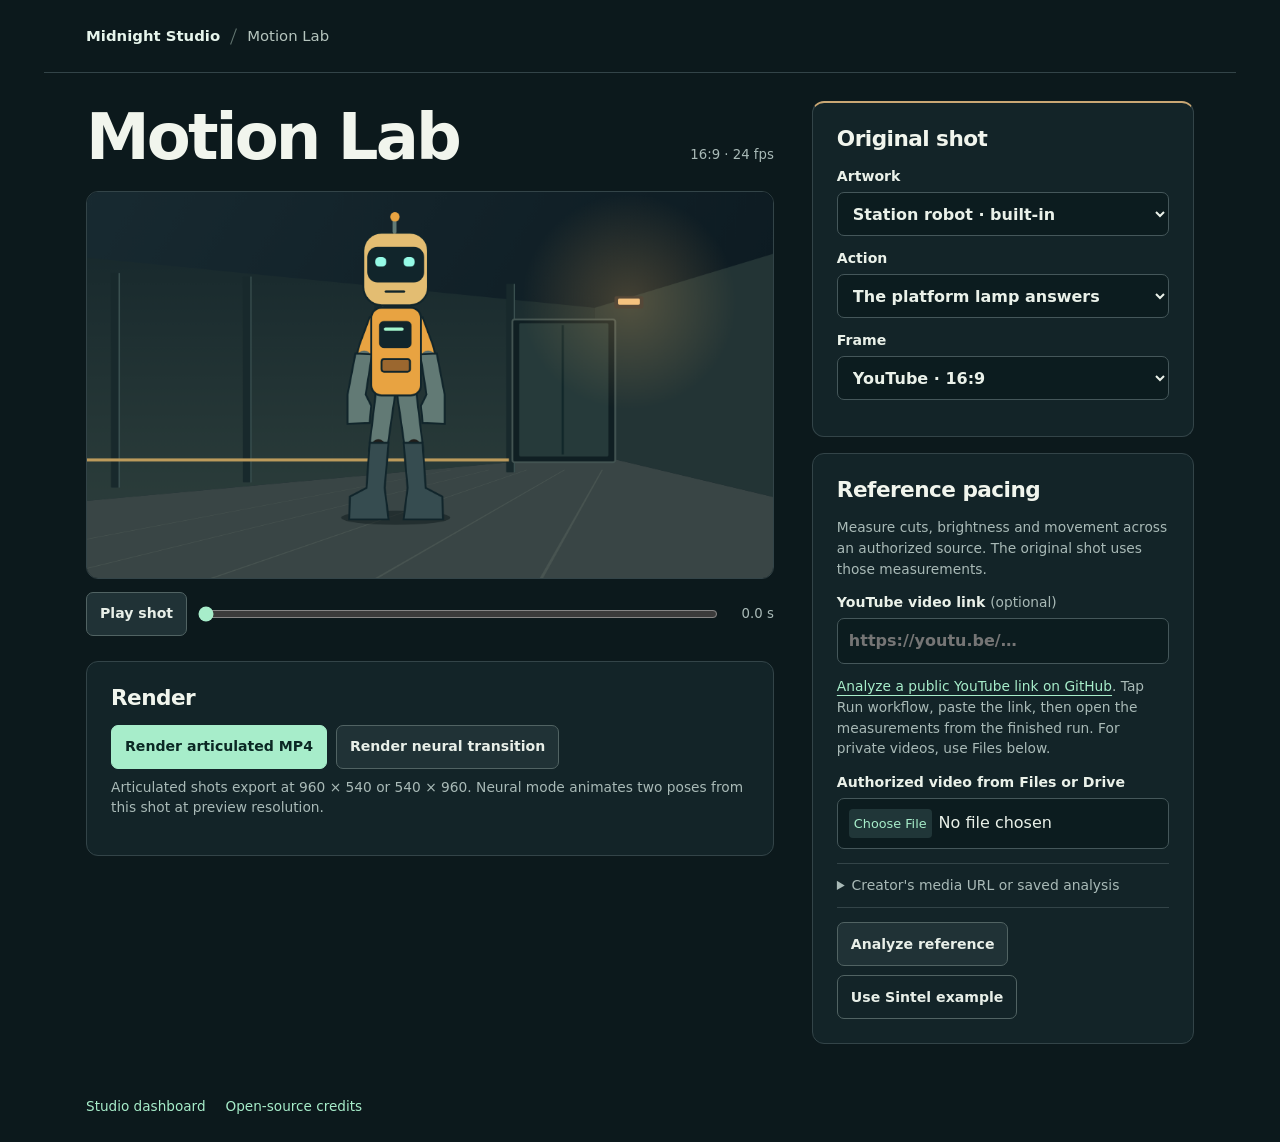
==== motion/index.html @ 36f66b49 "Checkpoint iPhone Motion Lab, real RIFE renders and authorized reference work" ====
<!doctype html>
<html lang="en"><head><meta charset="utf-8"><meta name="viewport" content="width=device-width, initial-scale=1, viewport-fit=cover">
<meta name="theme-color" content="#102226"><title>Motion Lab · Midnight Studio</title><link rel="stylesheet" href="lab.css">
<script type="module" src="lab.mjs"></script></head>
<body><header><a href="../index.html">Midnight Studio</a><span class="brand-mark" aria-hidden="true"></span><span>Motion Lab</span></header>
<main><section class="workspace"><div class="sectionhead"><h1>Motion Lab</h1><span id="formatLabel">16:9 · 24 fps</span></div>
<div class="monitor"><canvas id="stage" width="960" height="540" aria-label="Original animated shot preview"></canvas></div>
<div class="transport"><button id="play" type="button">Play shot</button><input id="scrub" aria-label="Shot position" type="range" min="0" max="1000" value="0"><output id="time">0.0 s</output></div>
<section class="card" aria-labelledby="exportTitle"><h2 id="exportTitle">Render</h2>
<div class="buttons"><button class="primary" id="render">Render articulated MP4</button><button id="neural">Render neural transition</button></div>
<p id="estimate" class="hint"></p><progress id="workProgress" value="0" max="1" hidden aria-label="Work progress"></progress>
<p id="status" role="status" aria-live="polite"></p><button id="cancel" hidden>Cancel</button>
<div id="result" hidden><video id="movie" controls playsinline preload="metadata" aria-label="Rendered MP4"></video>
<p id="receipt"></p><div class="buttons"><a id="download" class="button" download>Download MP4</a><button id="share">Share to Drive</button><a id="saveReceipt" class="button" download>Save render report</a></div></div></section>
</section><aside><section class="card"><h2>Original shot</h2><label>Artwork<select id="art"><option value="starter">Station robot · built-in</option><option value="survivor">Survivor · approved character sheet</option><option value="pair">My original keyframes</option></select></label>
<div id="sheetPanel" hidden><p class="hint">Choose the approved JPEG once. The rig keeps its face, clothes and expressions.</p><a href="https://drive.google.com/file/d/1WOu2dC4Ipl8PWdHMevz5b-USpjtZHjCI/view" target="_blank" rel="noopener">Open approved sheet in Drive</a>
<label>Survivor sheet<input id="sheet" type="file" accept="image/jpeg,image/png"></label><small id="sheetStatus"></small></div>
<div id="pairPanel" hidden><p class="hint">Choose two poses from the same shot, with the same framing. RIFE creates the movement between them.</p>
<label>Starting pose<input id="firstPose" type="file" accept="image/*"></label><label>Ending pose<input id="lastPose" type="file" accept="image/*"></label></div>
<label id="actionRow">Action<select id="beat"><option value="signal">The platform lamp answers</option><option value="listen">A bell behind the wall</option><option value="recoil">The floor switch clicks</option></select></label>
<label>Frame<select id="ratio"><option value="wide">YouTube · 16:9</option><option value="tall">Shorts / TikTok · 9:16</option></select></label></section>
<section class="card"><h2>Reference pacing</h2><p class="hint">Measure cuts, brightness and movement across an authorized source. The original shot uses those measurements.</p>
<label>YouTube video link <small>(optional)</small><input id="youtube" type="url" inputmode="url" placeholder="https://youtu.be/…" autocomplete="off" autocapitalize="off"></label>
<p class="hint"><a href="https://github.com/MLISRANDOM/midnight-studio/actions/workflows/motion-reference.yml" target="_blank" rel="noopener">Analyze a public YouTube link on GitHub</a>. Tap Run workflow, paste the link, then open the measurements from the finished run. For private videos, use Files below.</p>
<label>Authorized video from Files or Drive<input id="referenceFile" type="file" accept="video/*,.mp4,.mov,.webm"></label>
<details><summary>Creator's media URL or saved analysis</summary><label>Direct HTTPS video URL<input id="master" type="url" inputmode="url" placeholder="https://…/original.mp4" autocomplete="off"></label>
<p class="hint">The media host must allow browser access. For your own uploads you can save the video from YouTube Studio on iPhone.</p><label>Import analysis JSON<input id="reportFile" type="file" accept=".json,application/json"></label></details>
<div class="buttons"><button id="measure">Analyze reference</button><button id="example" class="quiet">Use Sintel example</button></div><p id="refStatus" role="status"></p>
<div id="refResult" hidden><dl id="stats"></dl><div class="buttons"><a class="button" id="saveReport" download="reference-technique.json">Save measurements</a><button id="sendIdeas">Use in Studio Ideas</button><button id="clearRef">Clear reference</button></div></div>
</section></aside></main>
<footer><a href="../index.html">Studio dashboard</a><a href="notices.md">Open-source credits</a></footer></body></html>
---- motion/lab.css ----
:root{color-scheme:dark;font:16px/1.5 "Inter","Helvetica Neue",system-ui,sans-serif;background:#0c191c;color:#eaf1e9;--panel:#132428;--edge:#334448;--muted:#a9bab7;--accent:#a7edca}*{box-sizing:border-box}body{margin:0}header,main,footer{width:min(1192px,100%);margin:auto}header{display:flex;align-items:center;gap:13px;padding:25px clamp(16px,4vw,42px);color:#b6c5be;font-size:.93rem;border-bottom:1px solid var(--edge)}header a{font-weight:750;color:#e6f4eb}.brand-mark{height:17px;width:1px;background:#637671;transform:rotate(20deg)}a{color:var(--accent);text-underline-offset:4px}header a,footer a{text-decoration:none}main{padding:28px clamp(16px,4vw,42px);display:grid;grid-template-columns:minmax(0,1.8fr) minmax(280px,1fr);gap:clamp(18px,3vw,38px)}section,aside{min-width:0}.sectionhead{display:flex;align-items:baseline;justify-content:space-between;gap:8px;margin:0 0 16px}.sectionhead span,output,small{color:var(--muted);font-size:.83rem}.sectionhead span,output,dd{font-variant-numeric:tabular-nums}h1,h2{line-height:1.15;margin:0;color:#f1f5ed;letter-spacing:-.045em}h1{font-size:clamp(2.1rem,5vw,4.2rem)}h2{font-size:1.35rem;letter-spacing:-.025em;margin-bottom:14px}.monitor{background:#071012;border:1px solid var(--edge);border-radius:12px;overflow:hidden;display:grid;place-items:center}canvas{display:block;width:100%;max-height:59vh;object-fit:contain}.transport,.buttons{display:flex;align-items:center;flex-wrap:wrap;gap:9px}.transport{flex-wrap:nowrap;margin:13px 0 25px}.transport input{min-width:50px;flex:1}.transport output{white-space:nowrap;min-width:3.4em;text-align:right}.card{background:var(--panel);border:1px solid var(--edge);border-radius:12px;padding:clamp(15px,2vw,24px);margin-bottom:16px}aside .card:first-child{border-top:2px solid #c9a774}label{display:block;font-size:.88rem;font-weight:650;margin:12px 0}.hint,small{color:var(--muted);font-size:.86rem;font-weight:400}.hint{margin:8px 0 13px}select,input:not([type=range]){display:block;width:100%;color:inherit;background:#0c1c1f;border:1px solid #45575a;border-radius:7px;padding:10px 11px;margin-top:5px;min-height:44px;font:inherit;font-size:16px}input[type=file]{font-weight:400}input::file-selector-button{font:inherit;font-size:.8rem;color:var(--accent);background:#203638;border-radius:4px;border:0;padding:5px;margin-right:7px}button,.button{border:1px solid #516363;display:inline-flex;align-items:center;justify-content:center;min-height:44px;padding:9px 13px;border-radius:7px;color:#e8efe8;background:#203236;text-decoration:none;font:inherit;font-size:.88rem;font-weight:650;cursor:pointer}.primary{background:var(--accent);border-color:var(--accent);color:#0b2824}.quiet{background:transparent}.buttons{margin-top:12px}button:hover,a.button:hover{filter:brightness(1.12)}button:disabled{opacity:.45;cursor:default}button:focus-visible,a:focus-visible,input:focus-visible,select:focus-visible,summary:focus-visible{outline:2px solid #e7b76b;outline-offset:3px}details{border-block:1px solid var(--edge);padding:11px 0;margin:14px 0}summary{color:var(--muted);cursor:pointer;font-size:.87rem}p[role=status],#receipt{font-size:.88rem;margin:10px 0 0;overflow-wrap:anywhere}p:empty{display:none}dl{display:grid;grid-template-columns:1fr auto;gap:5px 10px;font-size:.86rem}dt{color:var(--muted)}dd{margin:0}progress{width:100%;accent-color:var(--accent)}video{width:100%;max-height:54vh;display:block;background:#091012;border-radius:7px;margin-top:12px}input[type=range]{accent-color:var(--accent)}footer{padding:8px clamp(16px,4vw,42px) 26px;color:var(--muted);display:flex;gap:20px;font-size:.85rem}[hidden]{display:none!important}@media(max-width:800px){main{grid-template-columns:1fr;gap:4px;padding-top:16px}.transport{margin-bottom:14px}header{padding-block:14px}.sectionhead{margin-bottom:10px}canvas{max-height:47vh}.card{padding:15px}.transport button{white-space:nowrap}}
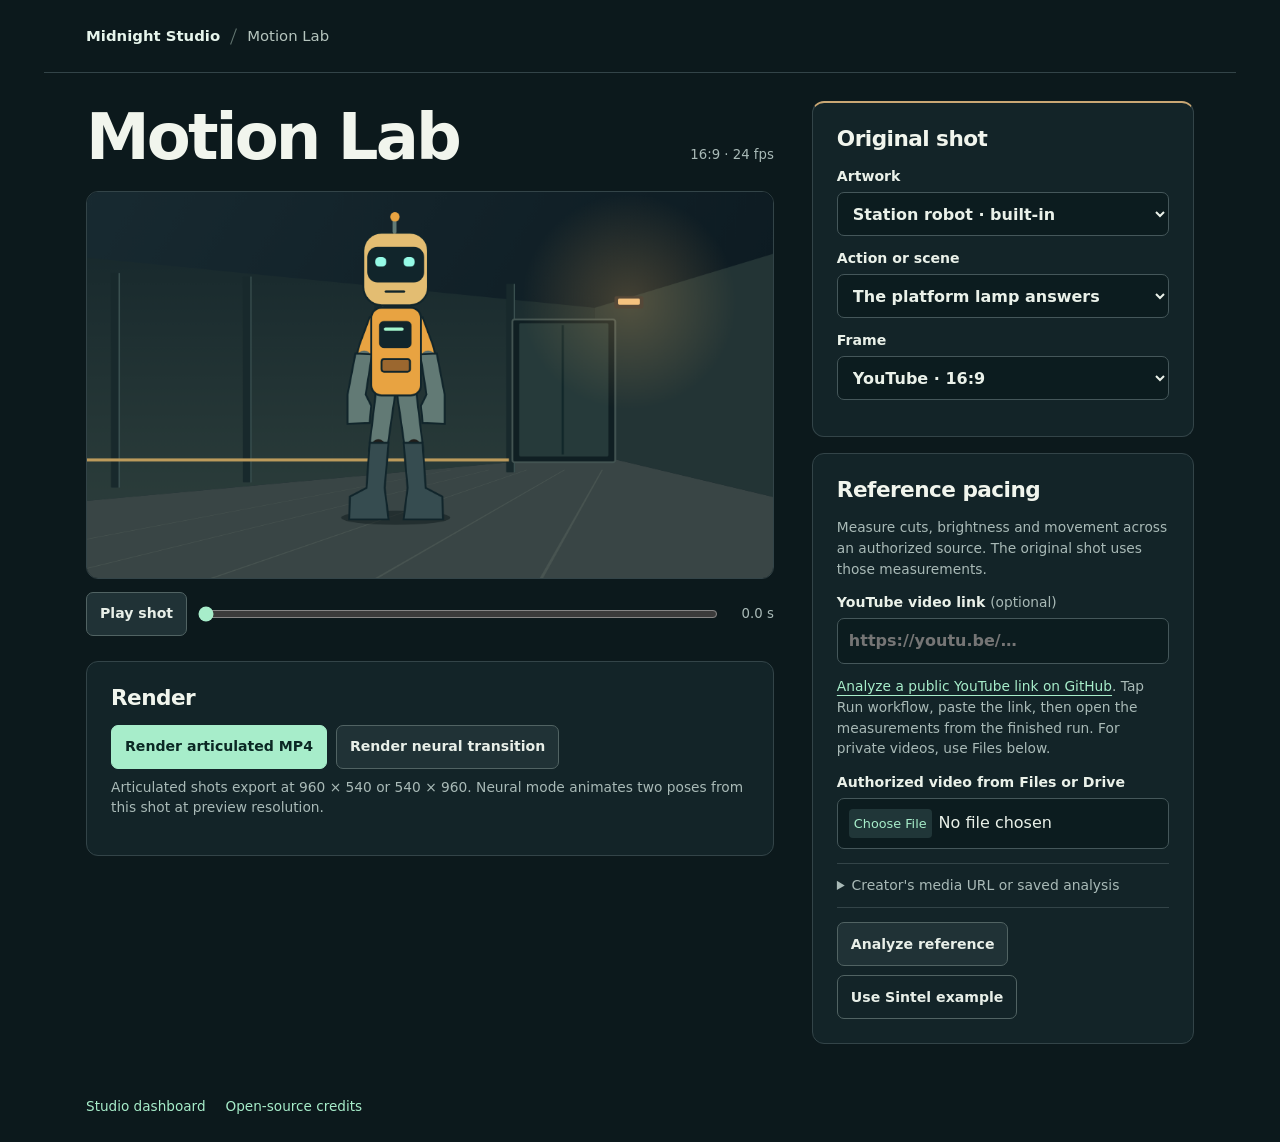
==== commit 0937d9b7: "Edit original articulated scenes using reference pacing and verify decoded cuts" ====
--- a/motion/index.html
+++ b/motion/index.html
@@ -17,7 +17,8 @@
 <label>Survivor sheet<input id="sheet" type="file" accept="image/jpeg,image/png"></label><small id="sheetStatus"></small></div>
 <div id="pairPanel" hidden><p class="hint">Choose two poses from the same shot, with the same framing. RIFE creates the movement between them.</p>
 <label>Starting pose<input id="firstPose" type="file" accept="image/*"></label><label>Ending pose<input id="lastPose" type="file" accept="image/*"></label></div>
-<label id="actionRow">Action<select id="beat"><option value="signal">The platform lamp answers</option><option value="listen">A bell behind the wall</option><option value="recoil">The floor switch clicks</option></select></label>
+<label id="actionRow">Action or scene<select id="beat"><option value="signal">The platform lamp answers</option><option value="listen">A bell behind the wall</option><option value="recoil">The floor switch clicks</option><option value="sequence">Edit a three-shot scene</option></select></label>
+<div id="shotEditor" hidden></div>
 <label>Frame<select id="ratio"><option value="wide">YouTube · 16:9</option><option value="tall">Shorts / TikTok · 9:16</option></select></label></section>
 <section class="card"><h2>Reference pacing</h2><p class="hint">Measure cuts, brightness and movement across an authorized source. The original shot uses those measurements.</p>
 <label>YouTube video link <small>(optional)</small><input id="youtube" type="url" inputmode="url" placeholder="https://youtu.be/…" autocomplete="off" autocapitalize="off"></label>
--- a/motion/lab.css
+++ b/motion/lab.css
@@ -1 +1,2 @@
 :root{color-scheme:dark;font:16px/1.5 "Inter","Helvetica Neue",system-ui,sans-serif;background:#0c191c;color:#eaf1e9;--panel:#132428;--edge:#334448;--muted:#a9bab7;--accent:#a7edca}*{box-sizing:border-box}body{margin:0}header,main,footer{width:min(1192px,100%);margin:auto}header{display:flex;align-items:center;gap:13px;padding:25px clamp(16px,4vw,42px);color:#b6c5be;font-size:.93rem;border-bottom:1px solid var(--edge)}header a{font-weight:750;color:#e6f4eb}.brand-mark{height:17px;width:1px;background:#637671;transform:rotate(20deg)}a{color:var(--accent);text-underline-offset:4px}header a,footer a{text-decoration:none}main{padding:28px clamp(16px,4vw,42px);display:grid;grid-template-columns:minmax(0,1.8fr) minmax(280px,1fr);gap:clamp(18px,3vw,38px)}section,aside{min-width:0}.sectionhead{display:flex;align-items:baseline;justify-content:space-between;gap:8px;margin:0 0 16px}.sectionhead span,output,small{color:var(--muted);font-size:.83rem}.sectionhead span,output,dd{font-variant-numeric:tabular-nums}h1,h2{line-height:1.15;margin:0;color:#f1f5ed;letter-spacing:-.045em}h1{font-size:clamp(2.1rem,5vw,4.2rem)}h2{font-size:1.35rem;letter-spacing:-.025em;margin-bottom:14px}.monitor{background:#071012;border:1px solid var(--edge);border-radius:12px;overflow:hidden;display:grid;place-items:center}canvas{display:block;width:100%;max-height:59vh;object-fit:contain}.transport,.buttons{display:flex;align-items:center;flex-wrap:wrap;gap:9px}.transport{flex-wrap:nowrap;margin:13px 0 25px}.transport input{min-width:50px;flex:1}.transport output{white-space:nowrap;min-width:3.4em;text-align:right}.card{background:var(--panel);border:1px solid var(--edge);border-radius:12px;padding:clamp(15px,2vw,24px);margin-bottom:16px}aside .card:first-child{border-top:2px solid #c9a774}label{display:block;font-size:.88rem;font-weight:650;margin:12px 0}.hint,small{color:var(--muted);font-size:.86rem;font-weight:400}.hint{margin:8px 0 13px}select,input:not([type=range]){display:block;width:100%;color:inherit;background:#0c1c1f;border:1px solid #45575a;border-radius:7px;padding:10px 11px;margin-top:5px;min-height:44px;font:inherit;font-size:16px}input[type=file]{font-weight:400}input::file-selector-button{font:inherit;font-size:.8rem;color:var(--accent);background:#203638;border-radius:4px;border:0;padding:5px;margin-right:7px}button,.button{border:1px solid #516363;display:inline-flex;align-items:center;justify-content:center;min-height:44px;padding:9px 13px;border-radius:7px;color:#e8efe8;background:#203236;text-decoration:none;font:inherit;font-size:.88rem;font-weight:650;cursor:pointer}.primary{background:var(--accent);border-color:var(--accent);color:#0b2824}.quiet{background:transparent}.buttons{margin-top:12px}button:hover,a.button:hover{filter:brightness(1.12)}button:disabled{opacity:.45;cursor:default}button:focus-visible,a:focus-visible,input:focus-visible,select:focus-visible,summary:focus-visible{outline:2px solid #e7b76b;outline-offset:3px}details{border-block:1px solid var(--edge);padding:11px 0;margin:14px 0}summary{color:var(--muted);cursor:pointer;font-size:.87rem}p[role=status],#receipt{font-size:.88rem;margin:10px 0 0;overflow-wrap:anywhere}p:empty{display:none}dl{display:grid;grid-template-columns:1fr auto;gap:5px 10px;font-size:.86rem}dt{color:var(--muted)}dd{margin:0}progress{width:100%;accent-color:var(--accent)}video{width:100%;max-height:54vh;display:block;background:#091012;border-radius:7px;margin-top:12px}input[type=range]{accent-color:var(--accent)}footer{padding:8px clamp(16px,4vw,42px) 26px;color:var(--muted);display:flex;gap:20px;font-size:.85rem}[hidden]{display:none!important}@media(max-width:800px){main{grid-template-columns:1fr;gap:4px;padding-top:16px}.transport{margin-bottom:14px}header{padding-block:14px}.sectionhead{margin-bottom:10px}canvas{max-height:47vh}.card{padding:15px}.transport button{white-space:nowrap}}
+#shotEditor{display:grid;grid-template-columns:minmax(0,1.45fr) minmax(0,1fr);gap:0 8px}#shotEditor label{margin:5px 0}#shotEditor select{padding-inline:5px}
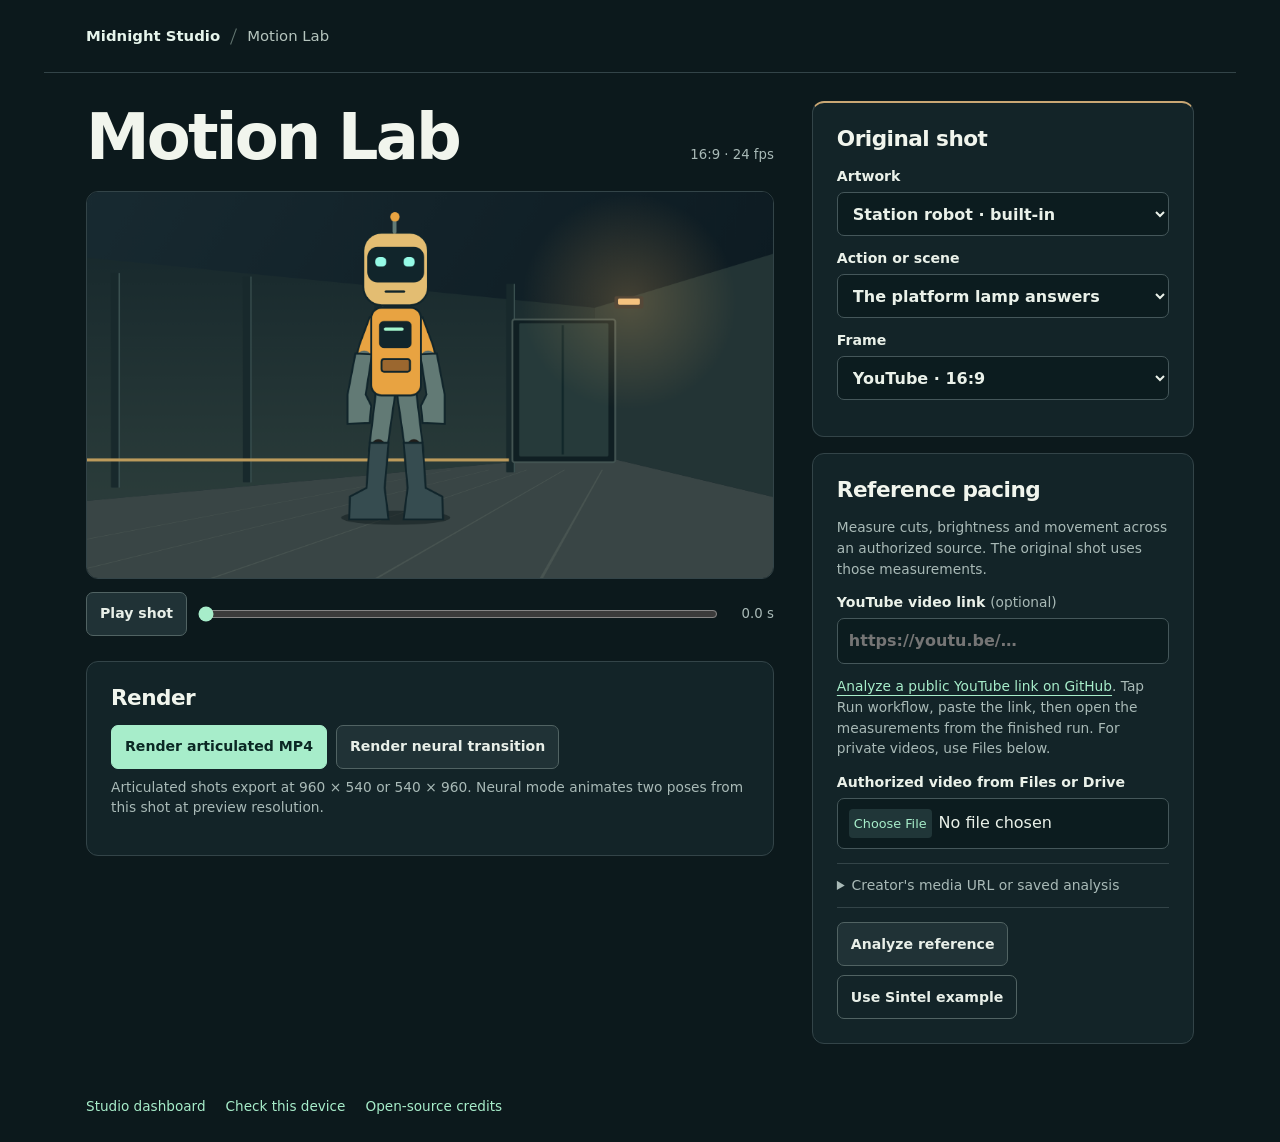
==== commit 9ef626bc: "Share measured reference profiles and run the acceptance check on an iPhone" ====
--- a/motion/index.html
+++ b/motion/index.html
@@ -27,6 +27,7 @@
 <details><summary>Creator's media URL or saved analysis</summary><label>Direct HTTPS video URL<input id="master" type="url" inputmode="url" placeholder="https://…/original.mp4" autocomplete="off"></label>
 <p class="hint">The media host must allow browser access. For your own uploads you can save the video from YouTube Studio on iPhone.</p><label>Import analysis JSON<input id="reportFile" type="file" accept=".json,application/json"></label></details>
 <div class="buttons"><button id="measure">Analyze reference</button><button id="example" class="quiet">Use Sintel example</button></div><p id="refStatus" role="status"></p>
-<div id="refResult" hidden><dl id="stats"></dl><div class="buttons"><a class="button" id="saveReport" download="reference-technique.json">Save measurements</a><button id="sendIdeas">Use in Studio Ideas</button><button id="clearRef">Clear reference</button></div></div>
+<div id="refResult" hidden><dl id="stats"></dl><div class="buttons"><a class="button" id="saveReport" download="reference-technique.json">Save measurements</a><button id="sendIdeas">Use in Studio Ideas</button><button id="clearRef">Clear reference</button></div>
+<div id="portableRef" hidden><div class="buttons"><button id="copyRef">Copy measurement link</button><a id="profileLink" target="_blank" rel="noopener">Open measurement link</a></div><small>The link contains the YouTube ID and measured editing statistics.</small></div></div>
 </section></aside></main>
-<footer><a href="../index.html">Studio dashboard</a><a href="notices.md">Open-source credits</a></footer></body></html>
+<footer><a href="../index.html">Studio dashboard</a><a href="tests/mobile.html">Check this device</a><a href="notices.md">Open-source credits</a></footer></body></html>
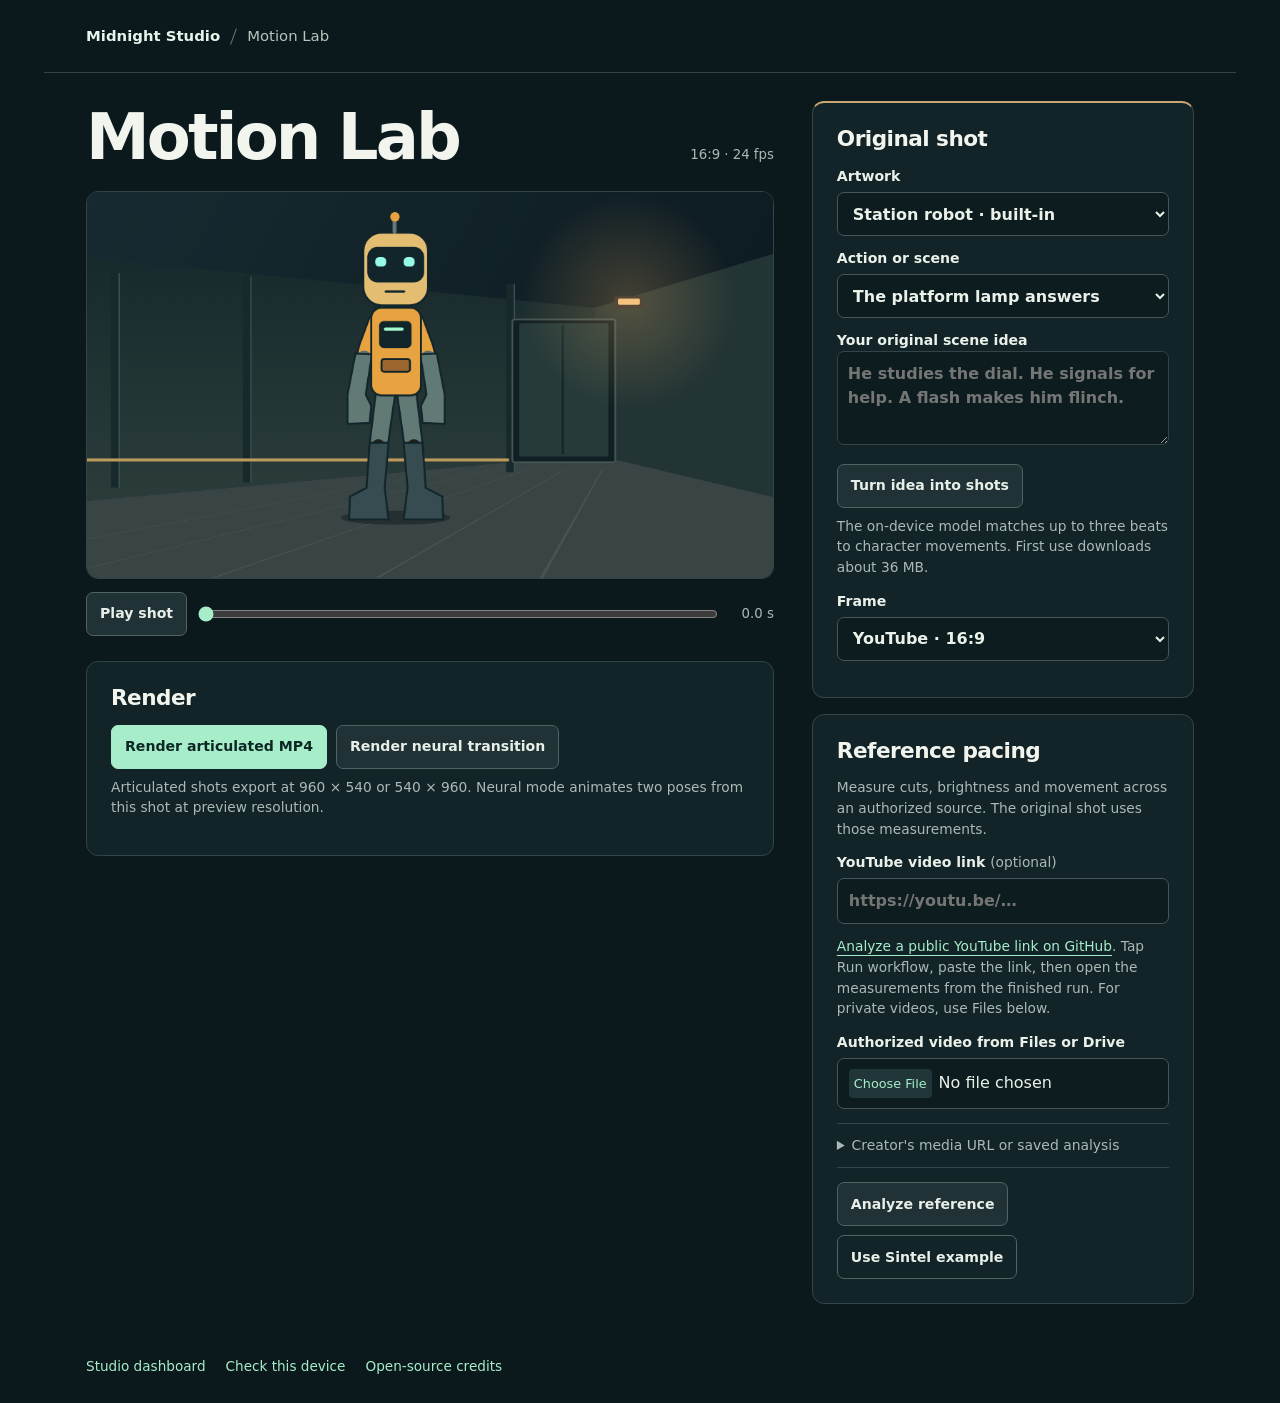
==== commit 1401d246: "Direct original reference-paced scenes from story text with local MiniLM inference" ====
--- a/motion/index.html
+++ b/motion/index.html
@@ -17,7 +17,8 @@
 <label>Survivor sheet<input id="sheet" type="file" accept="image/jpeg,image/png"></label><small id="sheetStatus"></small></div>
 <div id="pairPanel" hidden><p class="hint">Choose two poses from the same shot, with the same framing. RIFE creates the movement between them.</p>
 <label>Starting pose<input id="firstPose" type="file" accept="image/*"></label><label>Ending pose<input id="lastPose" type="file" accept="image/*"></label></div>
-<label id="actionRow">Action or scene<select id="beat"><option value="signal">The platform lamp answers</option><option value="listen">A bell behind the wall</option><option value="recoil">The floor switch clicks</option><option value="sequence">Edit a three-shot scene</option></select></label>
+<label id="actionRow">Action or scene<select id="beat"><option value="signal">The platform lamp answers</option><option value="listen">A bell behind the wall</option><option value="recoil">The floor switch clicks</option><option value="inspect">Examine a detail</option><option value="cover">Shield the face</option><option value="knock">Knock on the panel</option><option value="sequence">Edit a three-shot scene</option></select></label>
+<section id="ideaPanel"><label>Your original scene idea<textarea id="idea" maxlength="800" rows="3" placeholder="He studies the dial. He signals for help. A flash makes him flinch."></textarea></label><button id="directIdea">Turn idea into shots</button><p class="hint">The on-device model matches up to three beats to character movements. First use downloads about 36 MB.</p><p id="ideaStatus" role="status"></p></section>
 <div id="shotEditor" hidden></div>
 <label>Frame<select id="ratio"><option value="wide">YouTube · 16:9</option><option value="tall">Shorts / TikTok · 9:16</option></select></label></section>
 <section class="card"><h2>Reference pacing</h2><p class="hint">Measure cuts, brightness and movement across an authorized source. The original shot uses those measurements.</p>
--- a/motion/lab.css
+++ b/motion/lab.css
@@ -1,2 +1,3 @@
 :root{color-scheme:dark;font:16px/1.5 "Inter","Helvetica Neue",system-ui,sans-serif;background:#0c191c;color:#eaf1e9;--panel:#132428;--edge:#334448;--muted:#a9bab7;--accent:#a7edca}*{box-sizing:border-box}body{margin:0}header,main,footer{width:min(1192px,100%);margin:auto}header{display:flex;align-items:center;gap:13px;padding:25px clamp(16px,4vw,42px);color:#b6c5be;font-size:.93rem;border-bottom:1px solid var(--edge)}header a{font-weight:750;color:#e6f4eb}.brand-mark{height:17px;width:1px;background:#637671;transform:rotate(20deg)}a{color:var(--accent);text-underline-offset:4px}header a,footer a{text-decoration:none}main{padding:28px clamp(16px,4vw,42px);display:grid;grid-template-columns:minmax(0,1.8fr) minmax(280px,1fr);gap:clamp(18px,3vw,38px)}section,aside{min-width:0}.sectionhead{display:flex;align-items:baseline;justify-content:space-between;gap:8px;margin:0 0 16px}.sectionhead span,output,small{color:var(--muted);font-size:.83rem}.sectionhead span,output,dd{font-variant-numeric:tabular-nums}h1,h2{line-height:1.15;margin:0;color:#f1f5ed;letter-spacing:-.045em}h1{font-size:clamp(2.1rem,5vw,4.2rem)}h2{font-size:1.35rem;letter-spacing:-.025em;margin-bottom:14px}.monitor{background:#071012;border:1px solid var(--edge);border-radius:12px;overflow:hidden;display:grid;place-items:center}canvas{display:block;width:100%;max-height:59vh;object-fit:contain}.transport,.buttons{display:flex;align-items:center;flex-wrap:wrap;gap:9px}.transport{flex-wrap:nowrap;margin:13px 0 25px}.transport input{min-width:50px;flex:1}.transport output{white-space:nowrap;min-width:3.4em;text-align:right}.card{background:var(--panel);border:1px solid var(--edge);border-radius:12px;padding:clamp(15px,2vw,24px);margin-bottom:16px}aside .card:first-child{border-top:2px solid #c9a774}label{display:block;font-size:.88rem;font-weight:650;margin:12px 0}.hint,small{color:var(--muted);font-size:.86rem;font-weight:400}.hint{margin:8px 0 13px}select,input:not([type=range]){display:block;width:100%;color:inherit;background:#0c1c1f;border:1px solid #45575a;border-radius:7px;padding:10px 11px;margin-top:5px;min-height:44px;font:inherit;font-size:16px}input[type=file]{font-weight:400}input::file-selector-button{font:inherit;font-size:.8rem;color:var(--accent);background:#203638;border-radius:4px;border:0;padding:5px;margin-right:7px}button,.button{border:1px solid #516363;display:inline-flex;align-items:center;justify-content:center;min-height:44px;padding:9px 13px;border-radius:7px;color:#e8efe8;background:#203236;text-decoration:none;font:inherit;font-size:.88rem;font-weight:650;cursor:pointer}.primary{background:var(--accent);border-color:var(--accent);color:#0b2824}.quiet{background:transparent}.buttons{margin-top:12px}button:hover,a.button:hover{filter:brightness(1.12)}button:disabled{opacity:.45;cursor:default}button:focus-visible,a:focus-visible,input:focus-visible,select:focus-visible,summary:focus-visible{outline:2px solid #e7b76b;outline-offset:3px}details{border-block:1px solid var(--edge);padding:11px 0;margin:14px 0}summary{color:var(--muted);cursor:pointer;font-size:.87rem}p[role=status],#receipt{font-size:.88rem;margin:10px 0 0;overflow-wrap:anywhere}p:empty{display:none}dl{display:grid;grid-template-columns:1fr auto;gap:5px 10px;font-size:.86rem}dt{color:var(--muted)}dd{margin:0}progress{width:100%;accent-color:var(--accent)}video{width:100%;max-height:54vh;display:block;background:#091012;border-radius:7px;margin-top:12px}input[type=range]{accent-color:var(--accent)}footer{padding:8px clamp(16px,4vw,42px) 26px;color:var(--muted);display:flex;gap:20px;font-size:.85rem}[hidden]{display:none!important}@media(max-width:800px){main{grid-template-columns:1fr;gap:4px;padding-top:16px}.transport{margin-bottom:14px}header{padding-block:14px}.sectionhead{margin-bottom:10px}canvas{max-height:47vh}.card{padding:15px}.transport button{white-space:nowrap}}
 #shotEditor{display:grid;grid-template-columns:minmax(0,1.45fr) minmax(0,1fr);gap:0 8px}#shotEditor label{margin:5px 0}#shotEditor select{padding-inline:5px}
+#idea{box-sizing:border-box;width:100%;border:1px solid var(--edge);border-radius:7px;padding:10px;background:#0c1c1f;color:inherit;font:inherit;font-size:16px}
